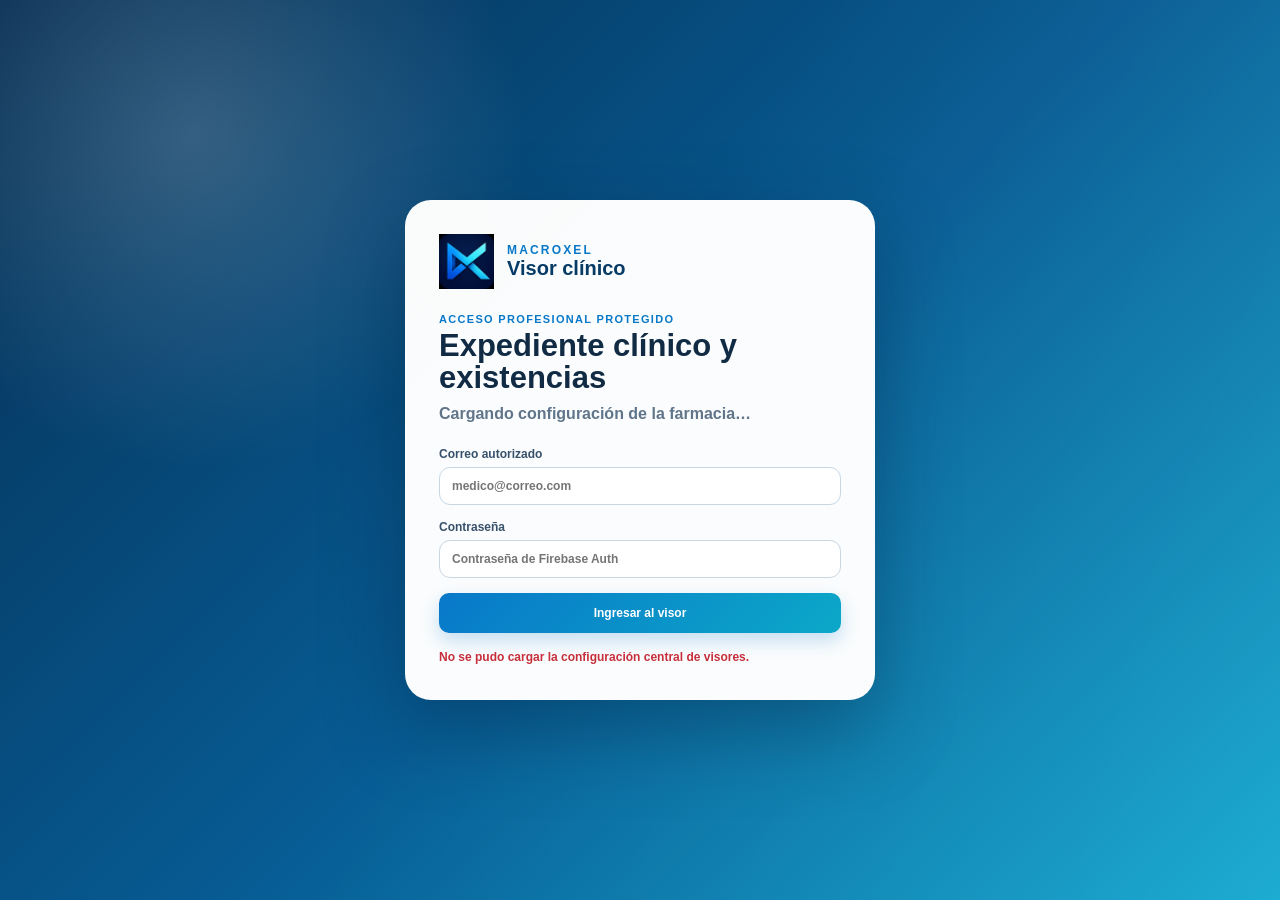
==== docs/expediente-clinico/index.html @ 88b13746 "Add files via upload" ====
<!doctype html>
<html lang="es-MX">
<head>
  <meta charset="utf-8">
  <meta name="viewport" content="width=device-width,initial-scale=1">
  <meta name="color-scheme" content="light">
  <meta http-equiv="Content-Security-Policy" content="default-src 'self'; script-src 'self'; style-src 'self'; img-src 'self' data:; connect-src https://*.googleapis.com https://*.firebaseio.com https://*.firebasedatabase.app; object-src 'none'; base-uri 'self'; form-action 'self'; frame-ancestors 'none'">
  <title>Visor Expediente Clínico y Existencias</title>
  <link rel="stylesheet" href="styles.css">
</head>
<body>
  <div id="login-screen" class="login-screen">
    <section class="login-card" aria-labelledby="login-title">
      <div class="brand-mark"><img src="logo.ico" alt="Logo Macroxel"><div><span>MACROXEL</span><strong>Visor clínico</strong></div></div>
      <p class="eyebrow">Acceso profesional protegido</p>
      <h1 id="login-title">Expediente clínico y existencias</h1>
      <p id="login-farmacia" class="login-farmacia">Cargando configuración de la farmacia…</p>
      <form id="login-form" class="stack" autocomplete="on">
        <label>Correo autorizado<input id="login-email" type="email" autocomplete="username" required placeholder="medico@correo.com"></label>
        <label>Contraseña<input id="login-password" type="password" autocomplete="current-password" required minlength="6" placeholder="Contraseña de Firebase Auth"></label>
        <button class="btn primary wide" type="submit">Ingresar al visor</button>
      </form>
      <p id="login-message" class="message" role="status">La contraseña se usa únicamente para iniciar sesión y no se guarda en este visor.</p>
    </section>
  </div>

  <div id="app" class="app" hidden>
    <header class="topbar">
      <div class="brand">
        <img src="logo.ico" alt="Logo Macroxel">
        <div><small>VISOR EXPEDIENTE CLÍNICO Y EXISTENCIAS</small><h1 id="farmacia-name">Farmacia</h1></div>
      </div>
      <div class="top-actions">
        <span id="sync-badge" class="badge ok">● Conectado</span>
        <span id="backup-badge" class="badge warn">Respaldo local pendiente</span>
        <button id="btn-backup-folder" class="btn ghost" type="button">Carpeta de respaldos</button>
        <button id="btn-logout" class="btn dark" type="button">Cerrar sesión</button>
      </div>
    </header>

    <nav class="nav" aria-label="Módulos">
      <button class="nav-btn active" data-view="dashboard" type="button">Resumen</button>
      <button class="nav-btn" data-view="records" type="button">Expedientes</button>
      <button class="nav-btn" data-view="consultation" type="button">Nueva consulta</button>
      <button class="nav-btn" data-view="inventory" type="button">Inventario</button>
      <button class="nav-btn" data-view="references" type="button">Referencias</button>
    </nav>

    <main>
      <section id="view-dashboard" class="view active">
        <div class="page-head"><div><p class="eyebrow">Panel clínico</p><h2>Resumen operativo</h2><p>Expedientes recientes, continuidad clínica y disponibilidad de productos.</p></div><button class="btn primary" data-open-view="consultation" type="button">+ Nueva consulta</button></div>
        <div class="kpi-grid">
          <article class="kpi"><span>Pacientes recientes</span><strong id="kpi-patients">0</strong><small>Últimos registros consultados</small></article>
          <article class="kpi"><span>Consultas del día</span><strong id="kpi-today">0</strong><small>Notas médicas registradas</small></article>
          <article class="kpi"><span>Productos destacados</span><strong id="kpi-products">0</strong><small>Más utilizados por la farmacia</small></article>
          <article class="kpi"><span>Última sincronización</span><strong id="kpi-sync">—</strong><small>Inventario del sistema principal</small></article>
        </div>
        <div class="two-cols">
          <article class="panel"><div class="panel-head"><div><h3>Pacientes recientes</h3><p>Acceso rápido a los últimos expedientes.</p></div><button class="link-btn" data-open-view="records" type="button">Ver expedientes</button></div><div id="recent-patients" class="list"><div class="empty">Sin pacientes cargados.</div></div></article>
          <article class="panel"><div class="panel-head"><div><h3>Productos más utilizados</h3><p>Solo se descargan 20 productos al abrir el visor.</p></div><button class="link-btn" data-open-view="inventory" type="button">Consultar inventario</button></div><div id="dashboard-products" class="compact-products"><div class="empty">Sin inventario sincronizado.</div></div></article>
        </div>
        <aside class="compliance-note"><strong>Uso responsable</strong><span>Este visor apoya la integración documental. La valoración, diagnóstico, prescripción, firma y cumplimiento normativo corresponden al profesional de la salud y al establecimiento.</span></aside>
      </section>

      <section id="view-records" class="view">
        <div class="page-head"><div><p class="eyebrow">Expedientes</p><h2>Pacientes y continuidad clínica</h2><p>Busca por nombre, teléfono o identificador. Se muestran como máximo 20 coincidencias.</p></div><button id="btn-new-patient" class="btn primary" type="button">+ Nuevo paciente</button></div>
        <div class="search-row"><input id="patient-search" type="search" placeholder="Nombre, teléfono o ID del paciente" autocomplete="off"><button id="btn-search-patient" class="btn dark" type="button">Buscar</button></div>
        <div class="records-layout">
          <aside class="panel records-list"><div id="patient-results" class="list"><div class="empty">Escribe al menos tres caracteres para buscar.</div></div></aside>
          <article id="patient-detail" class="panel patient-detail"><div class="empty hero-empty"><b>Selecciona un paciente</b><span>Consulta sus datos, notas médicas y referencias sin descargar expedientes ajenos.</span></div></article>
        </div>
      </section>

      <section id="view-consultation" class="view">
        <div class="page-head"><div><p class="eyebrow">Atención ambulatoria</p><h2>Nueva nota médica</h2><p>La nota queda fechada, identificada y bloqueada contra sobrescritura.</p></div><span class="badge info">NOM-004 · Nota de evolución</span></div>
        <form id="consultation-form" class="clinical-form">
          <fieldset><legend>Paciente y profesional</legend><div class="form-grid cols-3">
            <label class="span-2">Paciente seleccionado<input id="consult-patient-label" readonly required placeholder="Selecciona un paciente desde Expedientes"></label><button id="btn-pick-patient" class="btn ghost align-end" type="button">Seleccionar paciente</button>
            <label>Fecha y hora<input id="consult-datetime" type="datetime-local" required></label><label>Nombre completo del médico<input id="doctor-name" required maxlength="160"></label><label>Cédula profesional<input id="doctor-license" required maxlength="40"></label>
            <label>Especialidad / servicio<input id="doctor-specialty" maxlength="100" placeholder="Medicina general"></label><label>Tipo de nota<select id="note-type"><option>EVOLUCIÓN</option><option>PRIMERA VEZ</option><option>CORRECCIÓN / ACLARACIÓN</option><option>INTERCONSULTA</option></select></label><label>Folio interno<input id="consult-folio" readonly></label>
          </div></fieldset>
          <fieldset><legend>Signos vitales y somatometría</legend><div class="form-grid cols-6">
            <label>TA sistólica<input id="vital-sys" type="number" min="30" max="300" inputmode="decimal"></label><label>TA diastólica<input id="vital-dia" type="number" min="20" max="200" inputmode="decimal"></label><label>FC lpm<input id="vital-hr" type="number" min="20" max="260"></label><label>FR rpm<input id="vital-rr" type="number" min="5" max="80"></label><label>Temp. °C<input id="vital-temp" type="number" min="25" max="45" step="0.1"></label><label>SpO₂ %<input id="vital-spo2" type="number" min="40" max="100"></label>
            <label>Peso kg<input id="vital-weight" type="number" min="0.2" max="500" step="0.1"></label><label>Talla cm<input id="vital-height" type="number" min="20" max="260" step="0.1"></label><label>IMC<input id="vital-bmi" readonly></label><label>Glucosa mg/dL<input id="vital-glucose" type="number" min="10" max="1000"></label><label class="span-2">Dolor (0–10) y localización<input id="vital-pain" maxlength="100"></label>
          </div></fieldset>
          <fieldset><legend>Nota clínica</legend><div class="form-grid cols-2">
            <label class="span-2">Motivo de consulta<textarea id="consult-reason" required maxlength="1500"></textarea></label>
            <label>Interrogatorio y evolución del cuadro<textarea id="consult-subjective" required maxlength="5000"></textarea></label><label>Exploración física y estado mental, cuando aplique<textarea id="consult-objective" required maxlength="5000"></textarea></label>
            <label>Resultados relevantes de estudios<textarea id="consult-results" maxlength="3000" placeholder="Estudio, fecha y resultado relevante"></textarea></label><label>Diagnósticos o problemas clínicos<textarea id="consult-diagnosis" required maxlength="2500"></textarea></label>
            <label>Pronóstico<textarea id="consult-prognosis" required maxlength="1500"></textarea></label><label>Plan, tratamiento e indicaciones<textarea id="consult-treatment" required maxlength="5000" placeholder="Medicamento, dosis, vía, periodicidad y duración; medidas no farmacológicas"></textarea></label>
            <label class="span-2">Seguimiento y signos de alarma<textarea id="consult-followup" required maxlength="2500"></textarea></label>
          </div></fieldset>
          <label class="confirm"><input id="consult-confirm" type="checkbox" required><span>Confirmo que revisé la nota. Al guardar quedará como registro histórico inmutable; una corrección deberá asentarse mediante una nota nueva.</span></label>
          <div class="form-actions"><button id="btn-save-consultation" class="btn primary" type="submit">Guardar nota médica</button><button class="btn ghost" type="reset">Limpiar captura</button></div>
        </form>
      </section>

      <section id="view-inventory" class="view">
        <div class="page-head"><div><p class="eyebrow">Existencias</p><h2>Inventario para consulta médica</h2><p>La apertura descarga únicamente los 20 productos más utilizados. Las búsquedas consultan Firebase bajo demanda.</p></div><button id="btn-export-inventory" class="btn ghost" type="button">Exportar resultados a Excel</button></div>
        <div class="search-row"><input id="inventory-search" type="search" placeholder="Código de barras o denominación genérica" autocomplete="off"><button id="btn-search-inventory" class="btn dark" type="button">Buscar en el sistema principal</button></div>
        <div class="panel"><div class="panel-head"><div><h3 id="inventory-title">20 productos más utilizados</h3><p id="inventory-meta">Esperando sincronización del punto de venta.</p></div></div><div id="inventory-results" class="inventory-grid"><div class="empty">Sin inventario sincronizado.</div></div></div>
      </section>

      <section id="view-references" class="view">
        <div class="page-head"><div><p class="eyebrow">Continuidad y cumplimiento</p><h2>Referencias médicas y normativas</h2><p>Genera una referencia clínica y consulta las fuentes oficiales usadas para diseñar el visor.</p></div><span class="badge info">Información oficial</span></div>
        <div class="two-cols refs-layout">
          <form id="reference-form" class="panel clinical-form compact">
            <div class="panel-head"><div><h3>Nueva referencia / traslado</h3><p>Documento asociado al expediente seleccionado.</p></div></div>
            <div class="form-grid cols-2">
              <label class="span-2">Paciente<input id="reference-patient-label" readonly required placeholder="Selecciona un paciente desde Expedientes"></label>
              <label>Fecha y hora<input id="reference-datetime" type="datetime-local" required></label><label>Urgencia<select id="reference-priority"><option>ORDINARIA</option><option>PREFERENTE</option><option>URGENTE</option></select></label>
              <label class="span-2">Establecimiento o profesional receptor<input id="reference-recipient" required maxlength="200"></label>
              <label class="span-2">Motivo de envío<textarea id="reference-reason" required maxlength="2500"></textarea></label>
              <label>Impresión diagnóstica<textarea id="reference-diagnosis" required maxlength="2500"></textarea></label><label>Estudios y resultados relevantes<textarea id="reference-results" maxlength="2500"></textarea></label>
              <label>Tratamiento otorgado<textarea id="reference-treatment" required maxlength="2500"></textarea></label><label>Nombre y cédula del médico remitente<textarea id="reference-doctor" required maxlength="220"></textarea></label>
            </div>
            <label class="confirm"><input id="reference-confirm" type="checkbox" required><span>Confirmo que revisé la referencia y que corresponde al paciente seleccionado.</span></label>
            <button class="btn primary" type="submit">Guardar referencia</button>
          </form>
          <div class="panel official-sources">
            <div class="panel-head"><div><h3>Referencias oficiales</h3><p>Consulta siempre las versiones vigentes y los criterios aplicables al establecimiento.</p></div></div>
            <a href="https://dof.gob.mx/nota_detalle_popup.php?codigo=5272787" target="_blank" rel="noopener noreferrer"><strong>NOM-004-SSA3-2012</strong><span>Integración, uso, conservación y confidencialidad del expediente clínico.</span></a>
            <a href="https://dof.gob.mx/nota_detalle.php?codigo=5280847" target="_blank" rel="noopener noreferrer"><strong>NOM-024-SSA3-2012</strong><span>Sistemas de información de registro electrónico para la salud e interoperabilidad.</span></a>
            <a href="https://www.diputados.gob.mx/LeyesBiblio/pdf_mov/Ley_Federal_de_Proteccion_de_Datos_Personales-Posesion-Particulares.pdf" target="_blank" rel="noopener noreferrer"><strong>Ley Federal de Protección de Datos Personales</strong><span>Datos sensibles, consentimiento, aviso de privacidad, seguridad y derechos ARCO.</span></a>
            <a href="https://dof.gob.mx/normasOficiales/8305/salud11_C/salud11_C.html" target="_blank" rel="noopener noreferrer"><strong>NOM-005-SSA3-2018</strong><span>Requisitos mínimos para establecimientos de atención médica ambulatoria.</span></a>
            <div class="retention"><b>Conservación mínima</b><span>El expediente debe conservarse al menos cinco años desde el último acto médico, sin perjuicio de plazos mayores que resulten aplicables.</span></div>
          </div>
        </div>
      </section>
    </main>
  </div>

  <dialog id="patient-dialog">
    <form id="patient-form" class="dialog-card">
      <div class="dialog-head"><div><p class="eyebrow">Expediente único</p><h2>Nuevo paciente</h2></div><button class="icon-btn" type="button" data-close-dialog aria-label="Cerrar">×</button></div>
      <div class="form-grid cols-3">
        <label class="span-2">Nombre completo<input id="patient-name" required maxlength="180"></label><label>Fecha de nacimiento<input id="patient-birth" type="date" required></label>
        <label>Sexo<select id="patient-sex" required><option value="">Selecciona</option><option>FEMENINO</option><option>MASCULINO</option><option>INTERSEXUAL</option><option>NO ESPECIFICADO</option></select></label><label>Teléfono<input id="patient-phone" type="tel" maxlength="30"></label><label>Correo<input id="patient-email" type="email" maxlength="160"></label>
        <label class="span-2">Domicilio<input id="patient-address" required maxlength="300"></label><label>Contacto de emergencia<input id="patient-emergency" maxlength="220"></label>
        <label>Grupo sanguíneo<input id="patient-blood" maxlength="20"></label><label>Alergias<textarea id="patient-allergies" required maxlength="1500" placeholder="Escribe NEGADAS si fueron interrogadas y no refiere"></textarea></label><label>Padecimientos crónicos<textarea id="patient-chronic" required maxlength="1500" placeholder="Escribe NEGADOS cuando corresponda"></textarea></label>
        <label>Antecedentes heredofamiliares<textarea id="patient-family-history" maxlength="2000"></textarea></label><label>Antecedentes personales patológicos<textarea id="patient-pathological" maxlength="2500"></textarea></label><label>Antecedentes personales no patológicos<textarea id="patient-nonpathological" maxlength="2500"></textarea></label>
        <label class="span-3">Observaciones y otros antecedentes<textarea id="patient-notes" maxlength="2500"></textarea></label>
      </div>
      <label class="confirm"><input id="patient-consent" type="checkbox" required><span>El paciente o su representante recibió el aviso de privacidad y otorgó el consentimiento aplicable para tratar datos personales sensibles de salud.</span></label>
      <div class="form-actions"><button class="btn primary" type="submit">Crear expediente</button><button class="btn ghost" type="button" data-close-dialog>Cancelar</button></div>
    </form>
  </dialog>

  <dialog id="patient-picker-dialog"><section class="dialog-card picker"><div class="dialog-head"><div><p class="eyebrow">Selección</p><h2>Elegir paciente</h2></div><button class="icon-btn" type="button" data-close-dialog>×</button></div><div class="search-row"><input id="picker-search" type="search" placeholder="Nombre, teléfono o ID"><button id="btn-picker-search" class="btn dark" type="button">Buscar</button></div><div id="picker-results" class="list"><div class="empty">Busca al paciente para continuar.</div></div></section></dialog>

  <div id="toast" class="toast" role="status" aria-live="polite" hidden></div>
  <script src="app.js" defer></script>
</body>
</html>
---- docs/expediente-clinico/styles.css ----
:root{--navy:#073b66;--blue:#0878c9;--cyan:#11a8d8;--ink:#102b43;--muted:#60758a;--line:#d7e2ec;--bg:#f2f6fa;--white:#fff;--green:#079455;--amber:#b56800;--red:#c62f3b;--shadow:0 14px 38px rgba(8,44,77,.12);font-family:Inter,"Segoe UI",Arial,sans-serif;color:var(--ink);background:var(--bg)}*{box-sizing:border-box}body{margin:0;min-height:100vh;background:radial-gradient(circle at 85% -10%,#dff5ff 0,transparent 28%),var(--bg)}button,input,select,textarea{font:inherit}button{cursor:pointer}.login-screen{position:fixed;inset:0;display:grid;place-items:center;padding:24px;background:linear-gradient(135deg,#052d51 0%,#075c94 52%,#0aa5ce 100%);z-index:50}.login-screen:before{content:"";position:absolute;inset:0;background:radial-gradient(circle at 15% 15%,rgba(255,255,255,.19),transparent 25%),linear-gradient(120deg,transparent 45%,rgba(255,255,255,.08));pointer-events:none}.login-card{position:relative;width:min(470px,100%);padding:34px;border-radius:26px;background:rgba(255,255,255,.98);box-shadow:0 30px 80px rgba(0,25,50,.35)}.brand-mark,.brand{display:flex;align-items:center;gap:13px}.brand-mark img{width:55px;height:55px}.brand-mark span{display:block;font-size:12px;font-weight:900;letter-spacing:.18em;color:var(--blue)}.brand-mark strong{display:block;font-size:20px;color:var(--navy)}.eyebrow{margin:24px 0 5px;font-size:11px;font-weight:900;letter-spacing:.12em;text-transform:uppercase;color:var(--blue)}h1,h2,h3,p{margin-top:0}.login-card h1{font-size:31px;line-height:1.05;margin-bottom:10px}.login-farmacia{color:var(--muted);font-weight:700}.stack{display:grid;gap:15px;margin-top:24px}label{display:grid;gap:6px;font-size:12px;font-weight:800;color:#38516a}input,select,textarea{width:100%;border:1px solid #c9d7e3;border-radius:11px;background:#fff;color:var(--ink);padding:11px 12px;outline:none;transition:border .15s,box-shadow .15s}input:focus,select:focus,textarea:focus{border-color:var(--blue);box-shadow:0 0 0 3px rgba(8,120,201,.12)}textarea{min-height:96px;resize:vertical}.message{margin:16px 0 0;font-size:12px;line-height:1.45;color:var(--muted)}.message.error{color:var(--red);font-weight:800}.btn{border:0;border-radius:10px;padding:10px 14px;font-weight:900;font-size:12px;white-space:nowrap}.btn.primary{background:linear-gradient(135deg,var(--blue),#0ca8c8);color:#fff;box-shadow:0 8px 18px rgba(8,120,201,.22)}.btn.dark{background:#203e59;color:#fff}.btn.ghost{background:#eaf2f8;color:#174867}.btn.wide{width:100%;padding:13px}.btn:disabled{opacity:.55;cursor:not-allowed}.app{min-height:100vh}.topbar{position:sticky;top:0;z-index:20;display:flex;align-items:center;justify-content:space-between;gap:20px;padding:12px 24px;background:linear-gradient(100deg,#062f53,#075f98);color:#fff;box-shadow:0 5px 18px rgba(3,32,58,.2)}.brand img{width:46px;height:46px}.brand small{display:block;font-size:10px;font-weight:900;letter-spacing:.12em;color:#b8e7ff}.brand h1{margin:2px 0 0;font-size:20px}.top-actions{display:flex;align-items:center;gap:8px;flex-wrap:wrap}.badge{display:inline-flex;align-items:center;gap:5px;padding:7px 10px;border-radius:999px;font-size:10px;font-weight:900}.badge.ok{background:#dcfaec;color:#067647}.badge.warn{background:#fff2cc;color:#8b4f00}.badge.info{background:#e2f1ff;color:#075c94}.nav{display:flex;gap:6px;padding:10px 24px;background:#fff;border-bottom:1px solid var(--line);position:sticky;top:70px;z-index:15;overflow:auto}.nav-btn{border:0;border-radius:9px;background:transparent;color:#486176;padding:9px 15px;font-size:12px;font-weight:900}.nav-btn.active{background:#e6f3fc;color:#076eae}.view{display:none;padding:25px;max-width:1500px;margin:0 auto}.view.active{display:block}.page-head{display:flex;align-items:flex-start;justify-content:space-between;gap:18px;margin-bottom:20px}.page-head .eyebrow{margin:0 0 4px}.page-head h2{margin:0;font-size:26px}.page-head p:not(.eyebrow){margin:6px 0 0;color:var(--muted);font-size:13px}.kpi-grid{display:grid;grid-template-columns:repeat(4,minmax(0,1fr));gap:14px;margin-bottom:18px}.kpi,.panel{background:#fff;border:1px solid var(--line);border-radius:17px;box-shadow:0 5px 18px rgba(15,52,82,.06)}.kpi{padding:18px}.kpi span{display:block;color:var(--muted);font-size:11px;font-weight:900;text-transform:uppercase}.kpi strong{display:block;margin:8px 0 4px;font-size:26px;color:var(--navy)}.kpi small{color:#7890a4}.two-cols{display:grid;grid-template-columns:1.1fr .9fr;gap:16px}.panel{padding:18px}.panel-head{display:flex;justify-content:space-between;gap:12px;align-items:flex-start;margin-bottom:13px}.panel-head h3{margin:0;font-size:16px}.panel-head p{margin:4px 0 0;font-size:11px;color:var(--muted)}.link-btn{border:0;background:transparent;color:var(--blue);font-weight:900}.list{display:grid;gap:8px}.list-item{display:flex;justify-content:space-between;gap:12px;align-items:center;padding:11px;border:1px solid #e2ebf2;border-radius:12px;background:#fbfdff}.list-item:hover{border-color:#8ec9ea;background:#f2faff}.list-item b,.list-item span{display:block}.list-item b{font-size:13px}.list-item span{font-size:11px;color:var(--muted);margin-top:3px}.list-item button{border:0;background:#e5f2fb;color:#086aa5;border-radius:8px;padding:7px 9px;font-weight:900;font-size:10px}.empty{padding:28px;text-align:center;color:#7890a4;font-size:12px}.hero-empty{min-height:330px;display:grid;place-content:center;gap:7px}.hero-empty b{font-size:18px;color:#35536a}.compact-products{display:grid;grid-template-columns:repeat(2,minmax(0,1fr));gap:8px}.compact-product{padding:10px;border:1px solid #e2ebf2;border-radius:11px}.compact-product b{display:block;font-size:11px;white-space:nowrap;overflow:hidden;text-overflow:ellipsis}.compact-product span{display:block;margin-top:4px;font-size:10px;color:var(--muted)}.compliance-note{display:flex;gap:14px;margin-top:16px;padding:15px 18px;border-left:4px solid var(--cyan);border-radius:10px;background:#eaf8fc;font-size:12px}.compliance-note span{color:#49697d}.search-row{display:flex;gap:9px;margin-bottom:14px}.search-row input{min-width:0}.records-layout{display:grid;grid-template-columns:370px minmax(0,1fr);gap:15px}.records-list{max-height:68vh;overflow:auto}.patient-detail{min-height:420px}.patient-header{display:flex;align-items:flex-start;justify-content:space-between;gap:12px;padding-bottom:15px;border-bottom:1px solid var(--line)}.patient-header h3{font-size:21px;margin:0}.patient-id{color:var(--blue);font-size:11px;font-weight:900}.patient-actions{display:flex;gap:7px;flex-wrap:wrap}.patient-grid{display:grid;grid-template-columns:repeat(3,1fr);gap:10px;margin:15px 0}.data-card{padding:11px;border-radius:11px;background:#f5f9fc}.data-card span{display:block;font-size:9px;font-weight:900;text-transform:uppercase;color:#6e8496}.data-card b{display:block;margin-top:4px;font-size:12px;overflow-wrap:anywhere}.timeline{display:grid;gap:11px;margin-top:14px}.timeline-item{position:relative;padding:13px 13px 13px 18px;border:1px solid var(--line);border-left:4px solid var(--blue);border-radius:12px}.timeline-item.reference{border-left-color:var(--amber)}.timeline-item .meta{display:flex;justify-content:space-between;gap:10px;color:var(--muted);font-size:10px;font-weight:800}.timeline-item h4{margin:7px 0 5px;font-size:13px}.timeline-item p{margin:0;font-size:11px;color:#496176;white-space:pre-wrap}.clinical-form{display:grid;gap:15px}.clinical-form fieldset{border:1px solid var(--line);border-radius:15px;background:#fff;padding:16px;box-shadow:0 4px 15px rgba(20,55,85,.04)}.clinical-form legend{padding:0 7px;color:var(--navy);font-weight:900;font-size:13px}.clinical-form.compact{box-shadow:none}.form-grid{display:grid;gap:12px}.form-grid.cols-2{grid-template-columns:repeat(2,minmax(0,1fr))}.form-grid.cols-3{grid-template-columns:repeat(3,minmax(0,1fr))}.form-grid.cols-6{grid-template-columns:repeat(6,minmax(0,1fr))}.span-2{grid-column:span 2}.span-3{grid-column:span 3}.align-end{align-self:end;height:41px}.confirm{display:flex;align-items:flex-start;gap:9px;padding:13px;border-radius:12px;background:#fff8df;color:#674800;font-size:11px;line-height:1.45}.confirm input{width:17px;height:17px;margin:0;flex:0 0 auto}.form-actions{display:flex;gap:9px;justify-content:flex-end}.inventory-grid{display:grid;grid-template-columns:repeat(4,minmax(0,1fr));gap:11px}.product-card{display:flex;flex-direction:column;min-height:145px;padding:14px;border:1px solid #e0e9f0;border-radius:13px;background:#fbfdff}.product-card .product-code{font-size:9px;color:var(--blue);font-weight:900}.product-card h4{font-size:13px;margin:7px 0 5px}.product-card p{font-size:10px;color:var(--muted);margin:0}.product-card .stock{display:flex;justify-content:space-between;align-items:flex-end;margin-top:auto;padding-top:12px}.product-card .stock b{font-size:22px;color:var(--green)}.product-card .stock span{font-size:10px;color:var(--muted)}.refs-layout{align-items:start}.official-sources{display:grid;gap:9px}.official-sources .panel-head{margin-bottom:2px}.official-sources a{display:grid;gap:4px;padding:13px;border:1px solid var(--line);border-radius:11px;text-decoration:none;color:var(--navy);background:#fbfdff}.official-sources a:hover{border-color:#72bce5}.official-sources a span{color:var(--muted);font-size:11px;line-height:1.4}.retention{display:grid;gap:4px;padding:14px;border-radius:11px;background:#fff5d8;color:#694700}.retention span{font-size:11px;line-height:1.45}dialog{border:0;padding:0;border-radius:20px;box-shadow:0 25px 80px rgba(0,30,55,.3);width:min(1020px,calc(100% - 32px));max-height:90vh}dialog::backdrop{background:rgba(4,28,50,.67);backdrop-filter:blur(3px)}.dialog-card{padding:22px;background:#fff;overflow:auto;max-height:90vh}.dialog-card.picker{min-height:430px}.dialog-head{display:flex;align-items:flex-start;justify-content:space-between;margin-bottom:17px}.dialog-head .eyebrow{margin:0 0 4px}.dialog-head h2{margin:0}.icon-btn{border:0;border-radius:50%;width:34px;height:34px;background:#edf3f7;color:#36566f;font-size:22px}.toast{position:fixed;right:20px;bottom:20px;z-index:80;max-width:420px;padding:14px 17px;border-radius:12px;background:#153e5b;color:#fff;box-shadow:var(--shadow);font-size:12px;font-weight:800}.toast.error{background:#a8202b}.toast.ok{background:#067647}@media(max-width:1100px){.kpi-grid{grid-template-columns:repeat(2,1fr)}.inventory-grid{grid-template-columns:repeat(3,1fr)}.form-grid.cols-6{grid-template-columns:repeat(3,1fr)}}@media(max-width:820px){.topbar,.page-head{align-items:flex-start;flex-direction:column}.nav{top:118px}.two-cols,.records-layout{grid-template-columns:1fr}.records-list{max-height:360px}.inventory-grid{grid-template-columns:repeat(2,1fr)}.form-grid.cols-3,.form-grid.cols-2{grid-template-columns:1fr}.span-2,.span-3{grid-column:auto}}@media(max-width:560px){.view{padding:16px}.topbar{padding:12px 16px}.brand h1{font-size:16px}.top-actions{display:grid;grid-template-columns:1fr 1fr;width:100%}.badge{justify-content:center}.nav{padding:8px 14px}.kpi-grid,.inventory-grid,.compact-products{grid-template-columns:1fr}.search-row{flex-direction:column}.form-grid.cols-6{grid-template-columns:repeat(2,1fr)}.patient-grid{grid-template-columns:1fr}.login-card{padding:25px}}
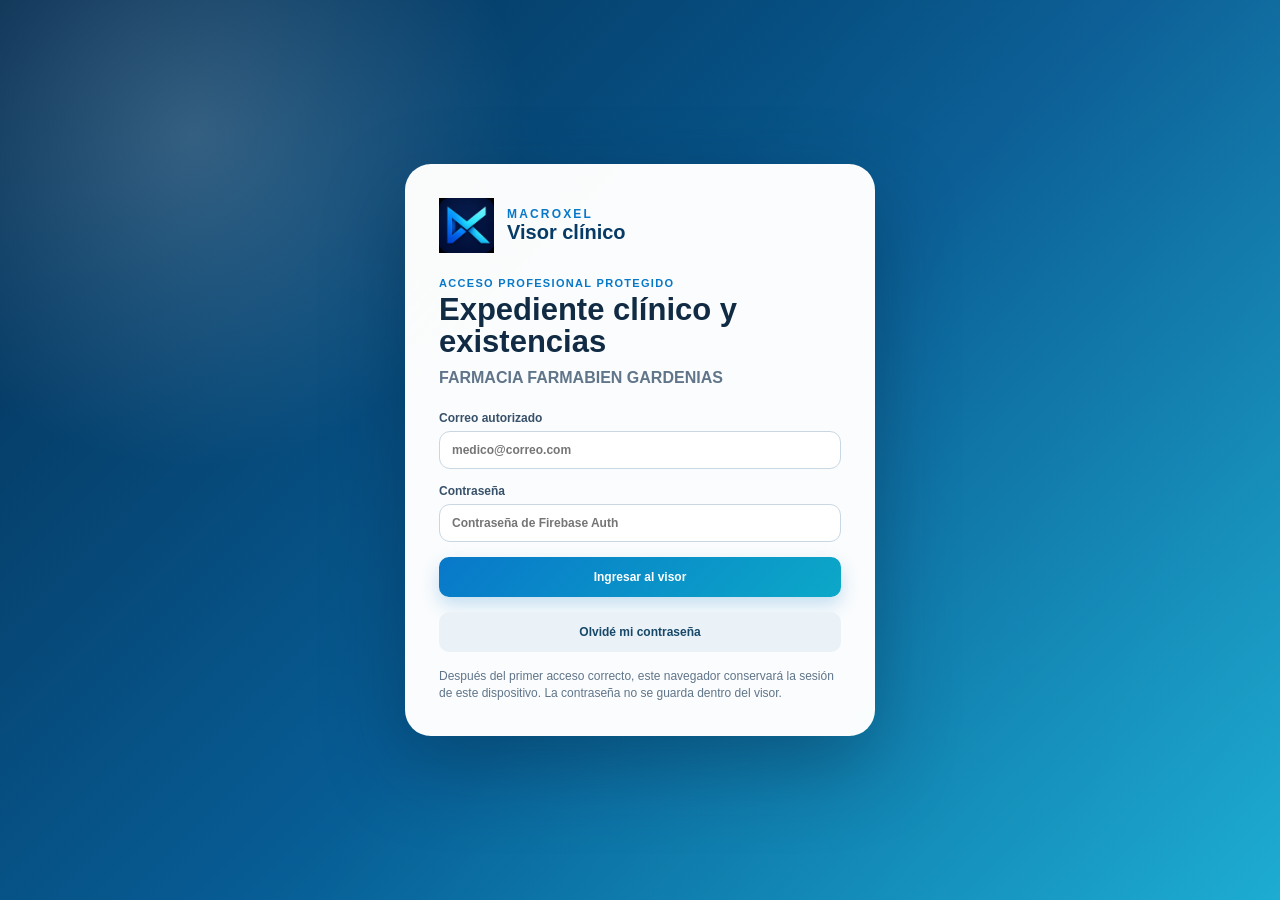
==== commit a3a72d98: "Add files via upload" ====
--- a/docs/expediente-clinico/index.html
+++ b/docs/expediente-clinico/index.html
@@ -4,9 +4,11 @@
   <meta charset="utf-8">
   <meta name="viewport" content="width=device-width,initial-scale=1">
   <meta name="color-scheme" content="light">
-  <meta http-equiv="Content-Security-Policy" content="default-src 'self'; script-src 'self'; style-src 'self'; img-src 'self' data:; connect-src https://*.googleapis.com https://*.firebaseio.com https://*.firebasedatabase.app; object-src 'none'; base-uri 'self'; form-action 'self'; frame-ancestors 'none'">
+  <meta http-equiv="Content-Security-Policy" content="default-src 'self'; script-src 'self'; style-src 'self'; img-src 'self' data: blob:; connect-src 'self' https://*.googleapis.com https://*.firebaseio.com https://*.firebasedatabase.app; object-src 'none'; base-uri 'self'; form-action 'self'; frame-ancestors 'none'">
   <title>Visor Expediente Clínico y Existencias</title>
   <link rel="stylesheet" href="styles.css">
+  <link rel="stylesheet" href="visibility.css">
+  <link rel="stylesheet" href="prescriptions.css">
 </head>
 <body>
   <div id="login-screen" class="login-screen">
@@ -18,9 +20,10 @@
       <form id="login-form" class="stack" autocomplete="on">
         <label>Correo autorizado<input id="login-email" type="email" autocomplete="username" required placeholder="medico@correo.com"></label>
         <label>Contraseña<input id="login-password" type="password" autocomplete="current-password" required minlength="6" placeholder="Contraseña de Firebase Auth"></label>
-        <button class="btn primary wide" type="submit">Ingresar al visor</button>
+        <button id="login-submit" class="btn primary wide" type="submit">Ingresar al visor</button>
+        <button id="login-reset-password" class="btn ghost wide" type="button">Olvidé mi contraseña</button>
       </form>
-      <p id="login-message" class="message" role="status">La contraseña se usa únicamente para iniciar sesión y no se guarda en este visor.</p>
+      <p id="login-message" class="message" role="status" aria-live="polite">Después del primer acceso correcto, este navegador conservará la sesión de este dispositivo. La contraseña no se guarda dentro del visor.</p>
     </section>
   </div>
 
@@ -42,8 +45,10 @@
       <button class="nav-btn active" data-view="dashboard" type="button">Resumen</button>
       <button class="nav-btn" data-view="records" type="button">Expedientes</button>
       <button class="nav-btn" data-view="consultation" type="button">Nueva consulta</button>
+      <button class="nav-btn" data-view="prescriptions" type="button">Recetario</button>
       <button class="nav-btn" data-view="inventory" type="button">Inventario</button>
       <button class="nav-btn" data-view="references" type="button">Referencias</button>
+      <button class="nav-btn" data-view="clinical-settings" type="button">Configuración</button>
     </nav>
 
     <main>
@@ -60,6 +65,79 @@
           <article class="panel"><div class="panel-head"><div><h3>Productos más utilizados</h3><p>Solo se descargan 20 productos al abrir el visor.</p></div><button class="link-btn" data-open-view="inventory" type="button">Consultar inventario</button></div><div id="dashboard-products" class="compact-products"><div class="empty">Sin inventario sincronizado.</div></div></article>
         </div>
         <aside class="compliance-note"><strong>Uso responsable</strong><span>Este visor apoya la integración documental. La valoración, diagnóstico, prescripción, firma y cumplimiento normativo corresponden al profesional de la salud y al establecimiento.</span></aside>
+      </section>
+
+      <section id="view-prescriptions" class="view">
+        <div class="page-head"><div><p class="eyebrow">Prescripción médica</p><h2>Recetario electrónico</h2><p>Genera recetas consecutivas, resguárdalas en el expediente y envía los productos disponibles a la farmacia.</p></div><div class="page-actions"><button id="btn-new-prescription" class="btn ghost" type="button">Nueva receta</button><button id="btn-print-prescription" class="btn primary" type="button" disabled>Imprimir / Guardar PDF</button></div></div>
+        <div class="prescription-workspace">
+          <form id="prescription-form" class="panel clinical-form prescription-editor">
+            <div class="panel-head"><div><h3>Datos de la receta</h3><p id="prescription-next-folio">Próximo folio: pendiente de configuración</p></div><span id="prescription-config-badge" class="badge warn">Completar configuración</span></div>
+            <details id="prescription-prescriber-section" class="rx-collapsible-section" open>
+              <summary><span>Prescripción y emisión</span><strong id="prescription-prescriber-summary">Selecciona al médico que prescribe</strong><em>Ampliar / minimizar</em></summary>
+              <div class="rx-collapsible-body form-grid cols-3">
+                <label>Médico que prescribe<select id="prescription-doctor" required><option value="">Configura y selecciona un médico</option></select></label><label>Fecha y hora de emisión<input id="prescription-datetime" type="datetime-local" required></label><label>Vigencia hasta<input id="prescription-valid-until" type="date" required></label>
+                <label>Tipo de receta<select id="prescription-type" required><option value="ORDINARIA">ORDINARIA</option><option value="ANTIBIOTICO">ANTIBIÓTICO</option></select></label>
+              </div>
+            </details>
+            <details id="prescription-patient-section" class="rx-collapsible-section" open>
+              <summary><span>Datos del paciente</span><strong id="prescription-patient-summary">Captura o selecciona al paciente</strong><em>Ampliar / minimizar</em></summary>
+              <div class="rx-collapsible-body form-grid cols-3">
+                <label class="span-2">Nombre completo del paciente<input id="prescription-patient-label" required maxlength="180" autocomplete="off" placeholder="Escribe el nombre o selecciona un expediente"></label><button id="btn-pick-prescription-patient" class="btn ghost align-end" type="button">Seleccionar expediente</button>
+                <label>Fecha de nacimiento (opcional)<input id="prescription-patient-birth" type="date"></label><label>Edad<input id="prescription-patient-age" type="number" min="0" max="130" step="1" required></label><label>Sexo<select id="prescription-patient-sex" required><option value="">SELECCIONAR</option><option value="MASCULINO">MASCULINO</option><option value="FEMENINO">FEMENINO</option></select></label>
+                <label>Peso actual (kg)<input id="prescription-patient-weight" type="number" min="0.2" max="500" step="0.1" required></label><label>Talla (cm)<input id="prescription-patient-height" type="number" min="30" max="250" step="0.1" required></label><label>IMC<input id="prescription-patient-bmi" type="number" step="0.1" readonly required></label>
+                <label>Temperatura (°C)<input id="prescription-patient-temperature" type="number" min="30" max="45" step="0.1" required></label><label>Presión arterial (mmHg)<span class="blood-pressure-fields"><input id="prescription-patient-systolic" type="number" min="40" max="300" step="1" required aria-label="Presión sistólica" placeholder="Sistólica"><b>/</b><input id="prescription-patient-diastolic" type="number" min="20" max="200" step="1" required aria-label="Presión diastólica" placeholder="Diastólica"></span></label>
+                <label class="span-3">Alergias<input id="prescription-patient-allergies" required maxlength="500" placeholder="Escribe las alergias o NEGADAS"></label>
+                <label class="span-3">Diagnóstico médico<textarea id="prescription-diagnosis" required maxlength="1800"></textarea></label>
+              </div>
+            </details>
+            <fieldset><legend>Medicamentos</legend>
+              <div class="prescription-product-search"><input id="prescription-product-search" type="search" placeholder="Escanea código o busca en el inventario" autocomplete="off"><button id="btn-search-prescription-product" class="btn dark" type="button">Buscar</button><button id="btn-add-manual-medicine" class="btn ghost" type="button">+ Medicamento manual</button></div>
+              <div id="prescription-product-results" class="prescription-search-results" hidden></div>
+              <div id="prescription-lines" class="prescription-lines"><div class="empty">Agrega al menos un medicamento.</div></div>
+            </fieldset>
+            <fieldset><legend>Indicaciones complementarias</legend><div class="form-grid cols-2"><label class="span-2">Indicaciones no farmacológicas y signos de alarma<textarea id="prescription-nonpharma" maxlength="2500" placeholder="Alimentación, ejercicio, autocuidados, seguimiento o referencia"></textarea></label></div></fieldset>
+            <label class="confirm"><input id="prescription-confirm" type="checkbox" required><span>Confirmo que valoré al paciente y revisé medicamento, dosis, vía, frecuencia, duración y alergias. Al guardar, la receta y su folio quedarán como registro histórico inmutable.</span></label>
+            <div class="form-actions"><button id="btn-save-prescription" class="btn primary" type="submit">Guardar receta y asignar folio</button><button class="btn ghost" type="reset">Limpiar captura</button></div>
+          </form>
+          <aside class="prescription-preview-column"><div id="prescription-preview" class="prescription-paper"><div class="empty hero-empty"><b>Vista previa de receta</b><span>Completa la configuración médica y selecciona un paciente.</span></div></div></aside>
+        </div>
+        <section class="panel prescription-history-panel"><div class="panel-head"><div><h3>Historial de recetas</h3><p>Últimas 50 recetas guardadas. Busca por folio o paciente.</p></div><button id="btn-export-prescriptions" class="btn ghost" type="button">Exportar historial a Excel</button></div><div class="search-row"><input id="prescription-history-search" type="search" placeholder="Folio o nombre del paciente"><button id="btn-search-prescription-history" class="btn dark" type="button">Filtrar</button></div><div id="prescription-history" class="prescription-history"><div class="empty">Sin recetas cargadas.</div></div></section>
+      </section>
+
+      <section id="view-clinical-settings" class="view">
+        <div class="page-head"><div><p class="eyebrow">Configuración del profesional</p><h2>Datos del recetario</h2><p>Estos datos se precargan en cada receta. La dirección procede del sistema principal.</p></div><span class="badge info">Guardado por usuario médico</span></div>
+        <div class="settings-layout settings-form">
+          <section class="panel clinical-form doctor-manager-panel">
+            <div class="panel-head"><div><h3>Médicos del recetario</h3><p>Registra hasta cuatro perfiles independientes y elige cuál se usará en cada receta.</p></div><button id="btn-new-doctor" class="btn ghost" type="button">+ Nuevo médico</button></div>
+            <div id="doctor-profiles-list" class="doctor-profiles-list"><div class="empty">Sin médicos configurados.</div></div>
+          </section>
+          <form id="clinical-settings-form" class="panel clinical-form doctor-editor">
+            <input id="settings-doctor-id" type="hidden">
+            <details id="settings-doctor-editor-section" class="settings-collapsible-section">
+              <summary><span>Datos del médico</span><strong id="settings-doctor-editor-summary">Selecciona + Nuevo médico o Editar</strong><em>Cerrado</em></summary>
+              <div class="settings-collapsible-body">
+                <fieldset><legend>Identificación profesional</legend><div class="form-grid cols-3">
+                  <label class="span-2">Nombre completo<input id="settings-doctor-name" required maxlength="160"></label><label>Cédula profesional<input id="settings-doctor-license" required maxlength="40"></label>
+                  <label>Sexo del médico<select id="settings-doctor-sex" required><option value="">SELECCIONAR</option><option value="MASCULINO">MASCULINO</option><option value="FEMENINO">FEMENINO</option></select></label><label>Profesión<input id="settings-doctor-profession" required maxlength="100" placeholder="MÉDICO CIRUJANO"></label><label>Especialidad<input id="settings-doctor-specialty" maxlength="120" placeholder="MEDICINA GENERAL"></label>
+                  <label class="span-3 doctor-university-row">Universidad / institución formadora<input id="settings-doctor-university" required maxlength="180"></label>
+                </div></fieldset>
+                <fieldset><legend>Imágenes superiores de la receta</legend><div class="settings-images"><label class="image-picker"><span>Imagen superior izquierda</span><input id="settings-university-crest" type="file" accept="image/png,image/jpeg,image/webp"><img id="settings-university-crest-preview" alt="Vista previa de la imagen izquierda" hidden><small>Escudo, logotipo o distintivo del médico.</small><button id="btn-clear-university-crest" class="link-btn" type="button">Quitar imagen</button></label><label class="image-picker"><span>Imagen superior derecha</span><input id="settings-doctor-signature" type="file" accept="image/png,image/jpeg,image/webp"><img id="settings-doctor-signature-preview" alt="Vista previa de la imagen derecha" hidden><small>Escudo, logotipo o segundo distintivo.</small><button id="btn-clear-doctor-signature" class="link-btn" type="button">Quitar imagen</button></label></div></fieldset>
+                <label class="confirm"><input id="settings-confirm" type="checkbox" required><span>Confirmo que los datos del médico son correctos y están autorizados para aparecer en las recetas.</span></label>
+                <div class="form-actions"><button class="btn primary" type="submit">Guardar médico</button><button id="btn-cancel-doctor-edit" class="btn ghost" type="button">Cancelar edición</button></div>
+              </div>
+            </details>
+          </form>
+          <form id="clinical-contact-form" class="panel clinical-form">
+            <div class="panel-head"><div><h3>Datos del establecimiento</h3><p>Se comparten entre todos los médicos. La dirección procede del sistema principal.</p></div></div>
+            <div class="form-grid cols-3"><label class="span-2">Dirección del establecimiento<input id="settings-pharmacy-address" readonly required></label><label>Teléfono de la farmacia<input id="settings-pharmacy-phone" type="tel" required maxlength="30"></label></div>
+            <div class="form-actions"><button class="btn primary" type="submit">Guardar teléfono</button></div>
+          </form>
+          <form id="folio-settings-form" class="panel clinical-form folio-settings-panel">
+            <div class="panel-head"><div><h3>Control consecutivo de folios</h3><p>Independiente de los perfiles médicos. Nunca se reinicia al cambiar de profesional.</p></div></div>
+            <fieldset><legend>Consecutivo general</legend><div class="folio-control"><label>Prefijo<input id="settings-folio-prefix" value="RX" maxlength="12" readonly></label><label>Siguiente número<input id="settings-folio-next" type="number" min="1" step="1" readonly></label><label>Dígitos<input id="settings-folio-width" type="number" min="3" max="10" value="6" readonly></label><button id="btn-enable-folio-edit" class="btn dark align-end" type="button">Editar control</button></div><div id="folio-edit-confirmation" class="folio-confirmation" hidden><label class="confirm"><input id="settings-folio-confirm" type="checkbox"><span>Confirmo que el cambio será auditado y no debe reutilizar folios previamente emitidos.</span></label><label>Escribe CAMBIAR FOLIO para confirmar<input id="settings-folio-phrase" autocomplete="off" placeholder="CAMBIAR FOLIO"></label></div><p id="folio-control-message" class="message">El número se reserva de manera atómica al guardar una receta; si una operación falla, el folio no se reutiliza.</p></fieldset>
+            <div class="form-actions"><button class="btn primary" type="submit">Guardar control de folios</button></div>
+          </form>
+        </div>
       </section>
 
       <section id="view-records" class="view">
@@ -120,7 +198,9 @@
           <div class="panel official-sources">
             <div class="panel-head"><div><h3>Referencias oficiales</h3><p>Consulta siempre las versiones vigentes y los criterios aplicables al establecimiento.</p></div></div>
             <a href="https://dof.gob.mx/nota_detalle_popup.php?codigo=5272787" target="_blank" rel="noopener noreferrer"><strong>NOM-004-SSA3-2012</strong><span>Integración, uso, conservación y confidencialidad del expediente clínico.</span></a>
-            <a href="https://dof.gob.mx/nota_detalle.php?codigo=5280847" target="_blank" rel="noopener noreferrer"><strong>NOM-024-SSA3-2012</strong><span>Sistemas de información de registro electrónico para la salud e interoperabilidad.</span></a>
+            <a href="https://dof.gob.mx/nota_detalle_popup.php?codigo=5264342" target="_blank" rel="noopener noreferrer"><strong>NOM-024-SSA3-2012</strong><span>Sistemas de información de registro electrónico para la salud e interoperabilidad.</span></a>
+            <a href="https://www.diputados.gob.mx/LeyesBiblio/pdf/LGS.pdf" target="_blank" rel="noopener noreferrer"><strong>Ley General de Salud vigente</strong><span>Marco sanitario aplicable a la prescripción, medicamentos y prestación de servicios de salud.</span></a>
+            <a href="https://dof.gob.mx/nota_detalle.php?codigo=5144336&amp;fecha=27/05/2010" target="_blank" rel="noopener noreferrer"><strong>Control de antibióticos</strong><span>Lineamientos para venta, dispensación y retención de recetas de antibióticos.</span></a>
             <a href="https://www.diputados.gob.mx/LeyesBiblio/pdf_mov/Ley_Federal_de_Proteccion_de_Datos_Personales-Posesion-Particulares.pdf" target="_blank" rel="noopener noreferrer"><strong>Ley Federal de Protección de Datos Personales</strong><span>Datos sensibles, consentimiento, aviso de privacidad, seguridad y derechos ARCO.</span></a>
             <a href="https://dof.gob.mx/normasOficiales/8305/salud11_C/salud11_C.html" target="_blank" rel="noopener noreferrer"><strong>NOM-005-SSA3-2018</strong><span>Requisitos mínimos para establecimientos de atención médica ambulatoria.</span></a>
             <div class="retention"><b>Conservación mínima</b><span>El expediente debe conservarse al menos cinco años desde el último acto médico, sin perjuicio de plazos mayores que resulten aplicables.</span></div>
@@ -149,6 +229,8 @@
   <dialog id="patient-picker-dialog"><section class="dialog-card picker"><div class="dialog-head"><div><p class="eyebrow">Selección</p><h2>Elegir paciente</h2></div><button class="icon-btn" type="button" data-close-dialog>×</button></div><div class="search-row"><input id="picker-search" type="search" placeholder="Nombre, teléfono o ID"><button id="btn-picker-search" class="btn dark" type="button">Buscar</button></div><div id="picker-results" class="list"><div class="empty">Busca al paciente para continuar.</div></div></section></dialog>
 
   <div id="toast" class="toast" role="status" aria-live="polite" hidden></div>
+  <section id="prescription-print" class="prescription-print" aria-hidden="true"></section>
+  <script src="prescription-quantity.js" defer></script>
   <script src="app.js" defer></script>
 </body>
 </html>
--- a/docs/expediente-clinico/visibility.css
+++ b/docs/expediente-clinico/visibility.css
@@ -0,0 +1,3 @@
+[hidden] {
+  display: none !important;
+}
--- a/docs/expediente-clinico/prescriptions.css
+++ b/docs/expediente-clinico/prescriptions.css
@@ -0,0 +1,31 @@
+.page-actions{display:flex;gap:10px;align-items:center;flex-wrap:wrap}
+.prescription-workspace{display:grid;grid-template-columns:minmax(0,1.15fr) minmax(410px,.85fr);gap:18px;align-items:start}
+.prescription-editor{min-width:0}.prescription-preview-column{position:sticky;top:18px}
+.prescription-paper{background:#fff;color:#10213c;border:1px solid #cbd8e6;border-radius:14px;min-height:500px;padding:18px 20px;box-shadow:0 18px 40px rgba(15,45,75,.12);font-family:Arial,sans-serif;box-sizing:border-box;display:flex;flex-direction:column}
+.rx-collapsible-section{margin:0 0 12px;border:1px solid #cbd8e6;border-radius:14px;background:#fff;overflow:hidden}.rx-collapsible-section summary{display:grid;grid-template-columns:auto minmax(0,1fr) auto;gap:12px;align-items:center;padding:11px 14px;cursor:pointer;list-style:none;background:#eef7fd;color:#123657}.rx-collapsible-section summary::-webkit-details-marker{display:none}.rx-collapsible-section summary::before{content:"▸";font-weight:900;color:#0787c9}.rx-collapsible-section[open] summary::before{content:"▾"}.rx-collapsible-section summary>span{font-weight:900}.rx-collapsible-section summary>strong{font-size:12px;color:#075c94;white-space:nowrap;overflow:hidden;text-overflow:ellipsis}.rx-collapsible-section summary>em{font-size:10px;font-style:normal;color:#64748b;font-weight:700}.rx-collapsible-body{padding:14px}.rx-collapsible-section:not([open]) summary{border:0}.rx-collapsible-section:not([open]) summary>span{display:none}
+.rx-head{display:grid;grid-template-columns:58px 1fr 58px;gap:10px;align-items:center;border-bottom:1.5px solid #075c94;padding-bottom:7px}
+.rx-logo{width:54px;height:48px;object-fit:contain}.rx-logo-right{justify-self:end}.rx-head-center{text-align:center;min-width:0}
+.rx-head-center h2{margin:0;color:#075c94;font-size:20px;line-height:1.05}.rx-doctor-line{display:grid;gap:4px;margin:5px 0 0;font-size:8.5px;line-height:1.25;white-space:normal}.rx-doctor-main{display:flex;align-items:center;justify-content:center;flex-wrap:wrap;column-gap:16px;row-gap:4px}.rx-doctor-university{display:block;width:100%;text-align:center;font-weight:700}.rx-doctor-part{position:relative}.rx-doctor-part::before{content:"·";position:absolute;left:-10px;color:#64748b;font-weight:800}.rx-folio-row{display:flex;justify-content:flex-end;padding:5px 0 2px}.rx-folio{color:#075c94;font-size:10px;text-align:right}
+.rx-patient{margin:4px 0 6px;padding:6px 8px;background:#eef7fd;border-radius:7px;display:grid;grid-template-columns:repeat(4,minmax(0,1fr));gap:3px 9px;font-size:8px;line-height:1.2}.rx-patient .wide{grid-column:1/-1}.rx-patient-name{grid-column:1/3}.rx-patient-date{grid-column:3/5;text-align:right}
+.blood-pressure-fields{display:grid;grid-template-columns:1fr auto 1fr;gap:5px;align-items:center}.blood-pressure-fields b{text-align:center}.blood-pressure-fields input{min-width:0}
+.rx-medications{width:100%;border-collapse:collapse;font-size:8.7px;line-height:1.25}.rx-medications th{background:#075c94;color:#fff;text-align:left;padding:4px 5px}.rx-medications td{border-bottom:1px solid #d8e1ea;padding:5px;vertical-align:top}.rx-medications th:first-child,.rx-medications td:first-child{width:20px;text-align:center}
+.rx-footer{margin-top:auto;padding-top:12px;display:flex;flex-direction:column}.rx-footer-bottom{margin-top:auto}.rx-notes{min-height:23px;padding:5px 7px;border:1px solid #d8e1ea;border-radius:6px;font-size:8.3px;line-height:1.25;white-space:pre-line}.rx-pharmacy-contact{display:flex;justify-content:center;gap:18px;flex-wrap:wrap;margin-top:5px;font-size:7.7px;line-height:1.2;color:#475569;text-align:center}
+.rx-signature{display:flex;justify-content:flex-end;margin:0 0 26px}.rx-signature-box{width:190px;text-align:center;border-top:1px solid #334155;padding-top:3px;font-size:8px;line-height:1.2}
+.prescription-product-search{display:grid;grid-template-columns:1fr auto auto;gap:8px}.prescription-search-results{margin:10px 0;max-height:240px;overflow:auto;border:1px solid #cbd8e6;border-radius:12px;background:#fff}
+.rx-search-item{width:100%;border:0;border-bottom:1px solid #e2e8f0;background:#fff;padding:10px 12px;text-align:left;display:grid;grid-template-columns:1fr auto;gap:6px;cursor:pointer}.rx-search-item:hover{background:#eef7fd}.rx-search-item b,.rx-search-item span{display:block}.rx-search-item small{color:#64748b}
+.prescription-lines{display:grid;gap:12px;margin-top:12px}.rx-line{border:1px solid #cbd8e6;border-radius:14px;padding:12px;background:#f8fbfe}.rx-line-head{display:flex;justify-content:space-between;gap:10px;align-items:center;margin-bottom:10px}.rx-line-head span{font-size:11px;color:#64748b}.rx-line-grid{display:grid;grid-template-columns:repeat(4,minmax(0,1fr));gap:9px}.rx-line-grid label{font-size:10px}.rx-line-grid .span-2{grid-column:span 2}.rx-line-grid .span-3{grid-column:span 3}.rx-line-grid .span-4{grid-column:1/-1}.rx-line-grid input,.rx-line-grid textarea,.rx-line-grid select{width:100%;box-sizing:border-box}.rx-line-grid [data-rx-quantity-help]{display:block;margin-top:4px;color:#047857;font-size:8.5px;line-height:1.25}.doctor-university-row{grid-column:1/-1!important;display:grid}
+.prescription-history-panel{margin-top:18px}.prescription-history{display:grid;gap:9px;margin-top:12px}.rx-history-item{display:grid;grid-template-columns:1fr auto;gap:12px;padding:12px;border:1px solid #d8e1ea;border-radius:12px;background:#fff}.rx-history-item h4{margin:0;color:#075c94}.rx-history-item p{margin:4px 0 0;color:#64748b;font-size:12px}.rx-history-actions{display:flex;gap:6px;align-items:center;flex-wrap:wrap}.rx-history-actions button{border:0;border-radius:8px;padding:7px 10px;font-weight:700;cursor:pointer}.rx-history-actions .open{background:#e0f2fe;color:#075c94}.rx-history-actions .send{background:#16a34a;color:#fff}.rx-history-actions .sent{background:#dcfce7;color:#166534;cursor:default}
+.settings-layout{display:grid;gap:16px}.settings-images{display:grid;grid-template-columns:1fr 1fr;gap:18px}.image-picker{border:1px dashed #94a3b8;border-radius:14px;padding:14px;display:grid;gap:8px;align-content:start}.image-picker>span{font-weight:800}.image-picker img{width:100%;height:110px;object-fit:contain;background:#fff;border:1px solid #e2e8f0;border-radius:10px}.settings-collapsible-section{border:0;border-radius:14px;overflow:hidden}.settings-collapsible-section summary{display:grid;grid-template-columns:auto minmax(0,1fr) auto;gap:12px;align-items:center;padding:12px 14px;cursor:pointer;list-style:none;background:#eef7fd;color:#123657}.settings-collapsible-section:not(.editor-ready) summary{cursor:default}.settings-collapsible-section summary::-webkit-details-marker{display:none}.settings-collapsible-section summary::before{content:"▸";font-weight:900;color:#0787c9}.settings-collapsible-section[open] summary::before{content:"▾"}.settings-collapsible-section summary>span{font-weight:900}.settings-collapsible-section summary>strong{font-size:12px;color:#075c94;overflow:hidden;text-overflow:ellipsis;white-space:nowrap}.settings-collapsible-section summary>em{font-size:10px;font-style:normal;color:#64748b}.settings-collapsible-body{padding:14px 4px 2px}.settings-collapsible-section[open] summary>em{font-size:0}.settings-collapsible-section[open] summary>em::after{content:"Ocultar";font-size:10px}
+.doctor-profiles-list{display:grid;grid-template-columns:repeat(2,minmax(0,1fr));gap:10px}.doctor-profile-card{display:grid;grid-template-columns:1fr auto;gap:10px;align-items:center;border:1px solid #cbd8e6;border-radius:12px;padding:12px;background:#fff}.doctor-profile-card.selected{border-color:#0ea5e9;background:#effaff}.doctor-profile-card b,.doctor-profile-card span,.doctor-profile-card small{display:block}.doctor-profile-card span{font-size:11px;color:#64748b;margin-top:3px}.doctor-profile-card small{font-size:9px;color:#047857;margin-top:5px;font-weight:800}.doctor-profile-actions{display:flex;gap:5px;flex-wrap:wrap;justify-content:flex-end}.doctor-profile-actions .danger{color:#b91c1c}
+.folio-settings-panel{border-color:#9bbbd6}.folio-control{display:grid;grid-template-columns:180px 220px 160px auto;gap:10px;align-items:end}.folio-confirmation{margin-top:12px;padding:12px;background:#fff7ed;border:1px solid #fdba74;border-radius:12px;display:grid;grid-template-columns:1.4fr 1fr;gap:12px}
+.prescription-print{display:none}.prescription-sheet{box-sizing:border-box}.prescription-divider{display:flex;align-items:center;gap:8px;color:#64748b;font:7pt Arial,sans-serif}.prescription-divider::before,.prescription-divider::after{content:"";flex:1;border-top:1px dashed #94a3b8}.prescription-divider span{letter-spacing:1px}[hidden]{display:none!important}
+@media(max-width:1100px){.prescription-workspace{grid-template-columns:1fr}.prescription-preview-column{position:static}.prescription-paper{min-height:480px}.folio-control{grid-template-columns:1fr 1fr}.settings-images{grid-template-columns:1fr}}
+@media(max-width:700px){.prescription-product-search,.rx-line-grid,.rx-patient,.folio-confirmation{grid-template-columns:1fr}.rx-line-grid .span-2,.rx-line-grid .span-3,.rx-line-grid .span-4,.rx-patient .wide,.rx-patient-name,.rx-patient-date{grid-column:auto}.rx-patient-date{text-align:left}.rx-head{grid-template-columns:46px 1fr 46px}.rx-head-center h2{font-size:16px}.settings-images,.folio-control,.doctor-profiles-list{grid-template-columns:1fr}.rx-history-item,.doctor-profile-card{grid-template-columns:1fr}.rx-collapsible-section summary,.settings-collapsible-section summary{grid-template-columns:auto minmax(0,1fr)}.rx-collapsible-section summary>em,.settings-collapsible-section summary>em{display:none}}
+@media print{
+  body>*{display:none!important}body>#prescription-print{display:block!important}
+  .prescription-print{position:static;width:auto;margin:0}.prescription-sheet{height:267mm;display:grid;grid-template-rows:minmax(0,1fr) 5mm minmax(0,1fr);gap:0;overflow:hidden}
+  .prescription-copy{min-height:0;overflow:hidden}.prescription-copy .prescription-paper{height:100%;display:flex;flex-direction:column;box-shadow:none;border:0;border-radius:0;min-height:0;padding:3mm 5mm}
+  .prescription-copy .rx-head{grid-template-columns:17mm 1fr 17mm;gap:2mm;padding-bottom:1.5mm}.prescription-copy .rx-logo{width:16mm;height:13mm}.prescription-copy .rx-head-center h2{font-size:12.5pt}.prescription-copy .rx-doctor-line{font-size:6.2pt;margin-top:1.2mm;gap:.8mm}.prescription-copy .rx-doctor-main{column-gap:3.5mm;row-gap:.8mm}.prescription-copy .rx-doctor-university{font-size:6.1pt}.prescription-copy .rx-doctor-part::before{left:-2.1mm}.prescription-copy .rx-folio-row{padding:1.2mm 0 .5mm}.prescription-copy .rx-folio{font-size:7pt}
+  .prescription-copy .rx-patient{margin:1mm 0 1.5mm;padding:1.5mm 2mm;font-size:6.5pt}.prescription-copy .rx-medications{font-size:6.7pt}.prescription-copy .rx-medications th{padding:1mm 1.5mm}.prescription-copy .rx-medications td{padding:1.2mm 1.5mm}.prescription-copy .rx-footer{margin-top:auto;padding-top:2mm}.prescription-copy .rx-footer-bottom{margin-top:auto}.prescription-copy .rx-notes{min-height:7mm;font-size:6.3pt;padding:1.2mm 1.5mm}.prescription-copy .rx-pharmacy-contact{margin-top:1.2mm;gap:5mm;font-size:5.8pt}.prescription-copy .rx-signature{margin:0 0 7mm}.prescription-copy .rx-signature-box{width:52mm;font-size:6.2pt}
+  @page{size:letter portrait;margin:5mm}
+}
